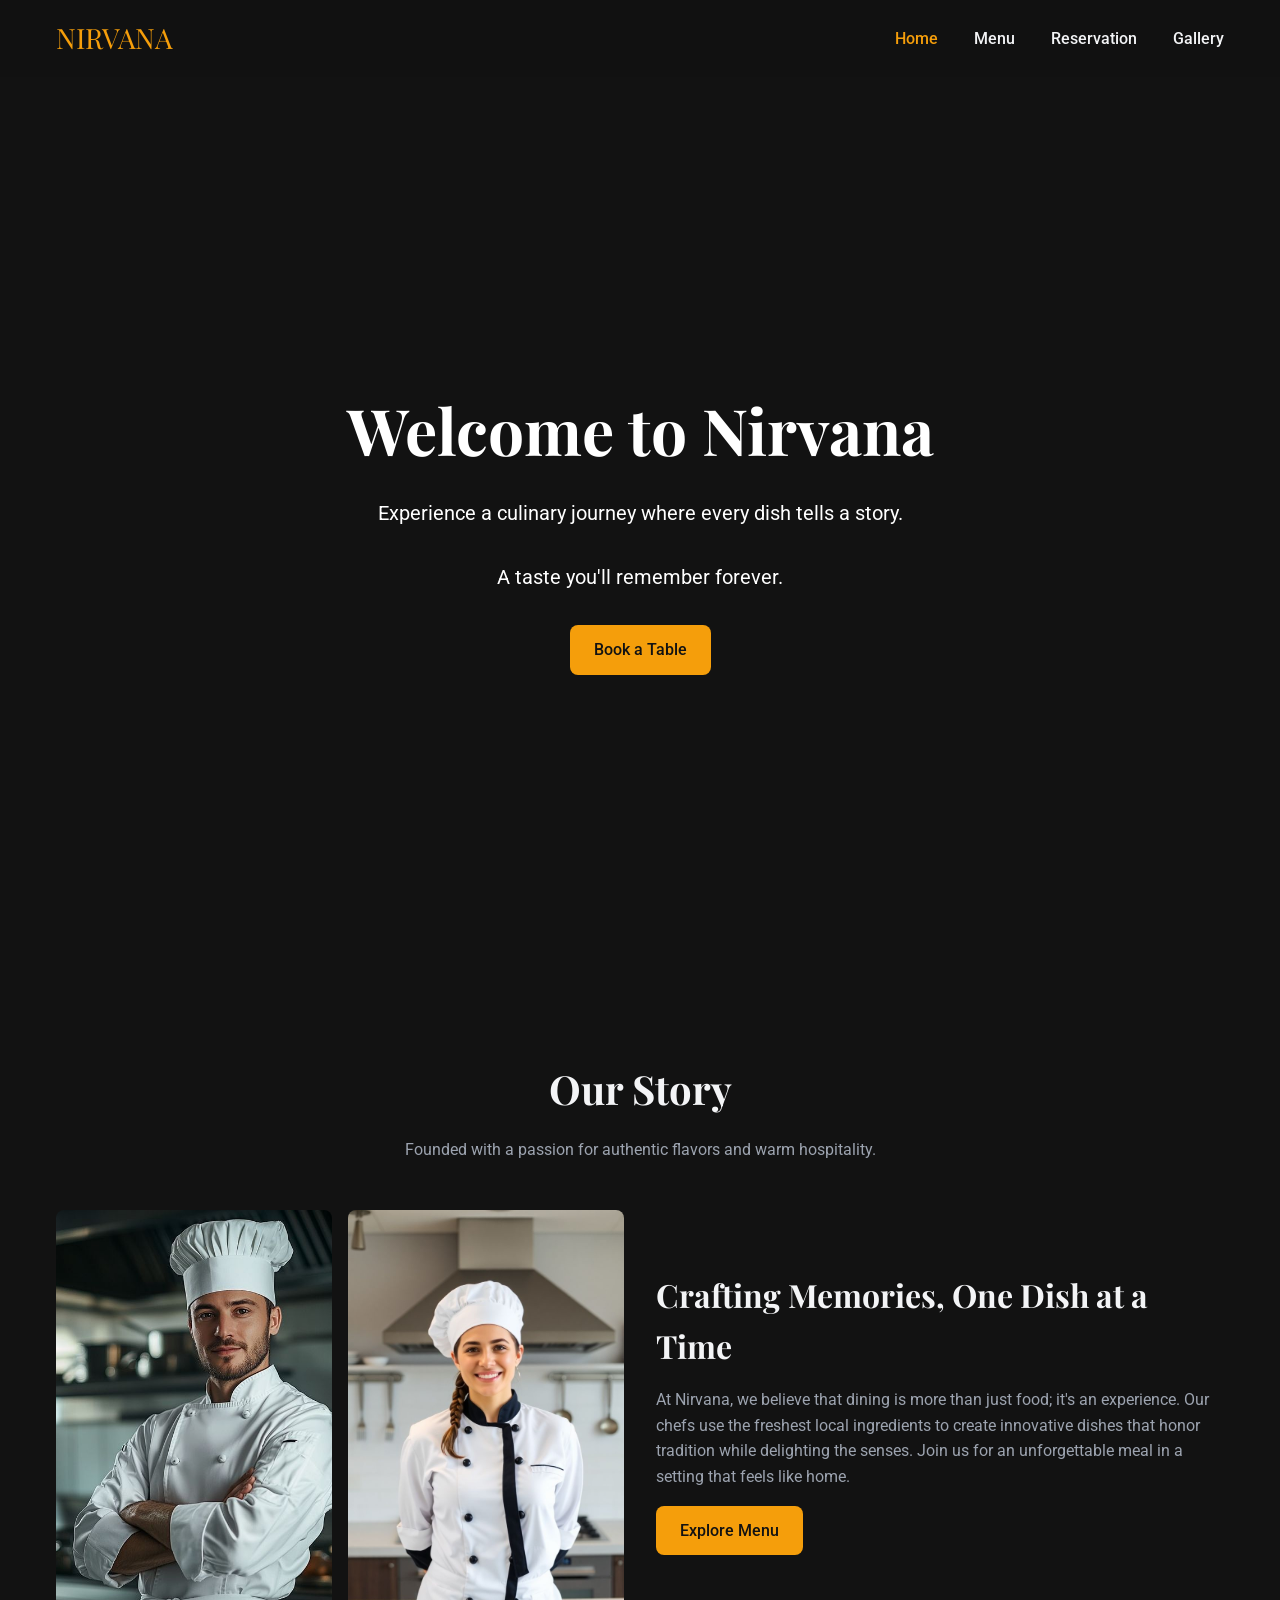
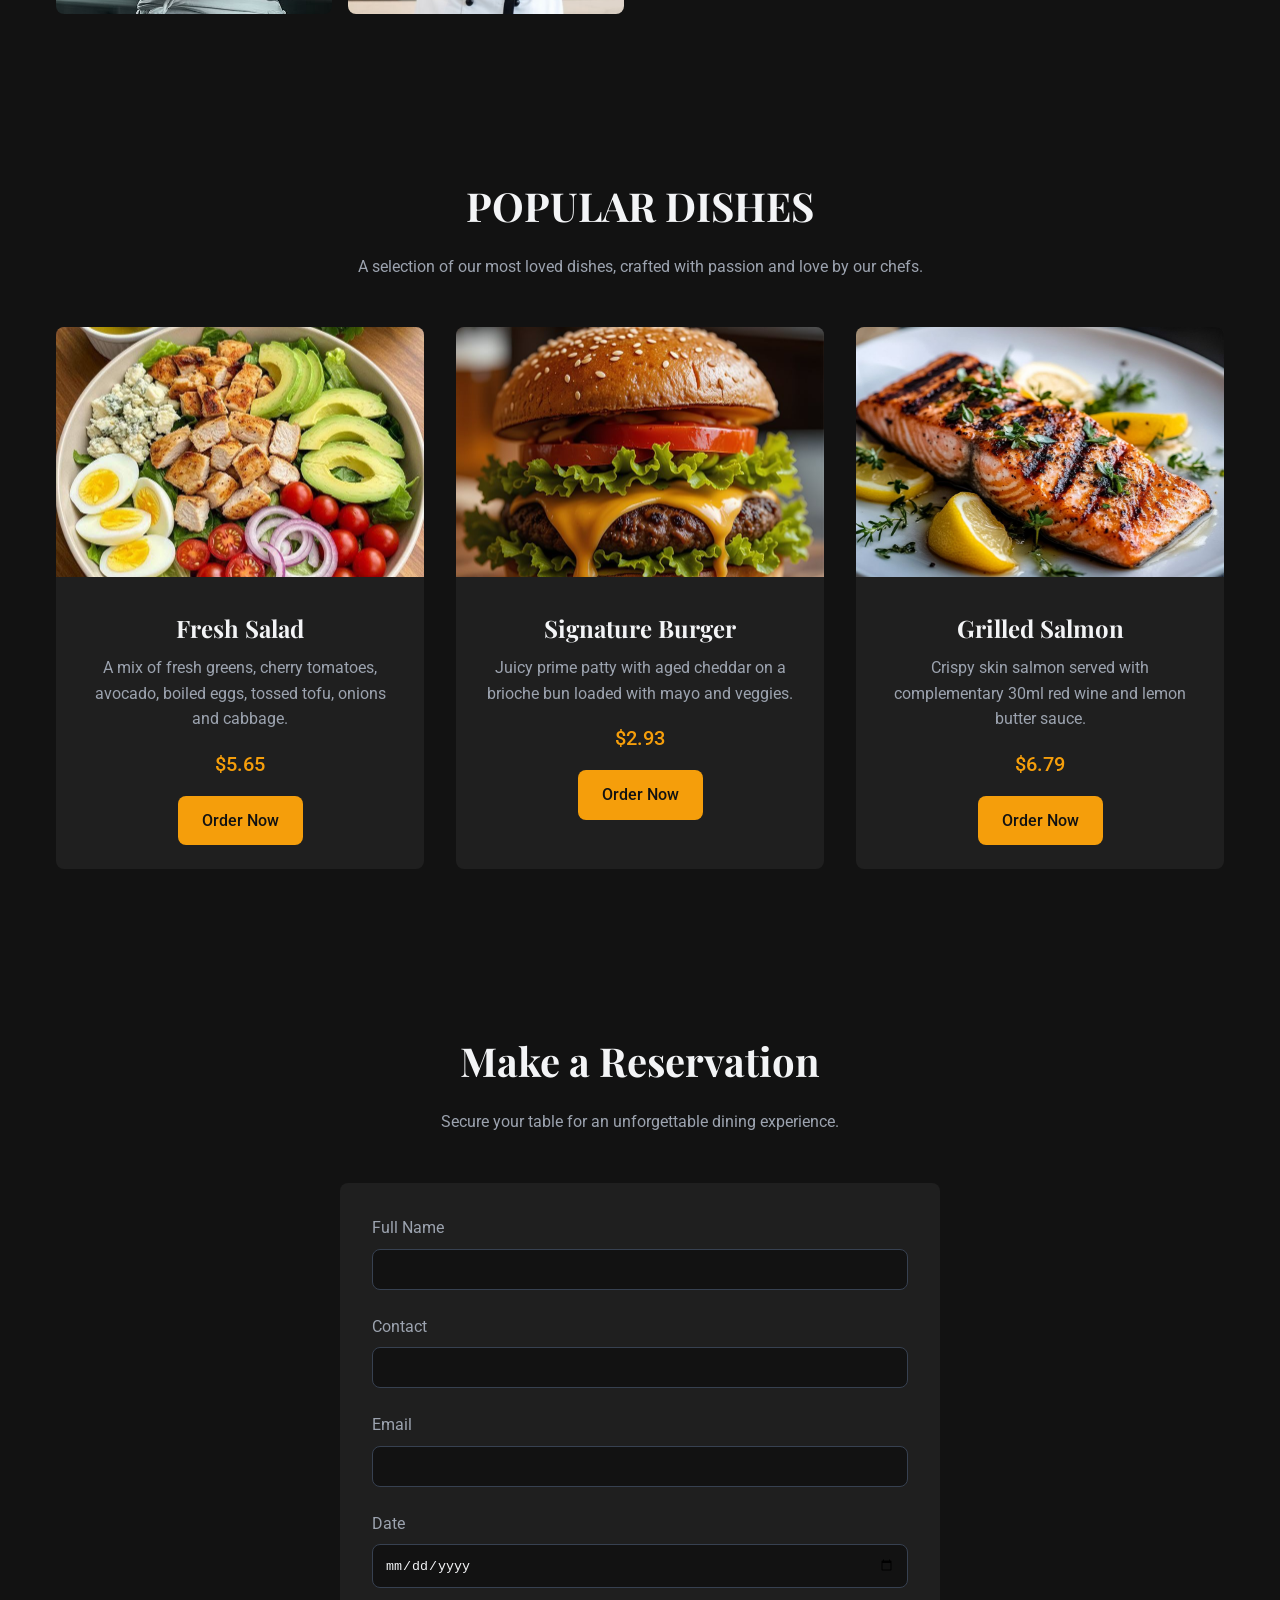
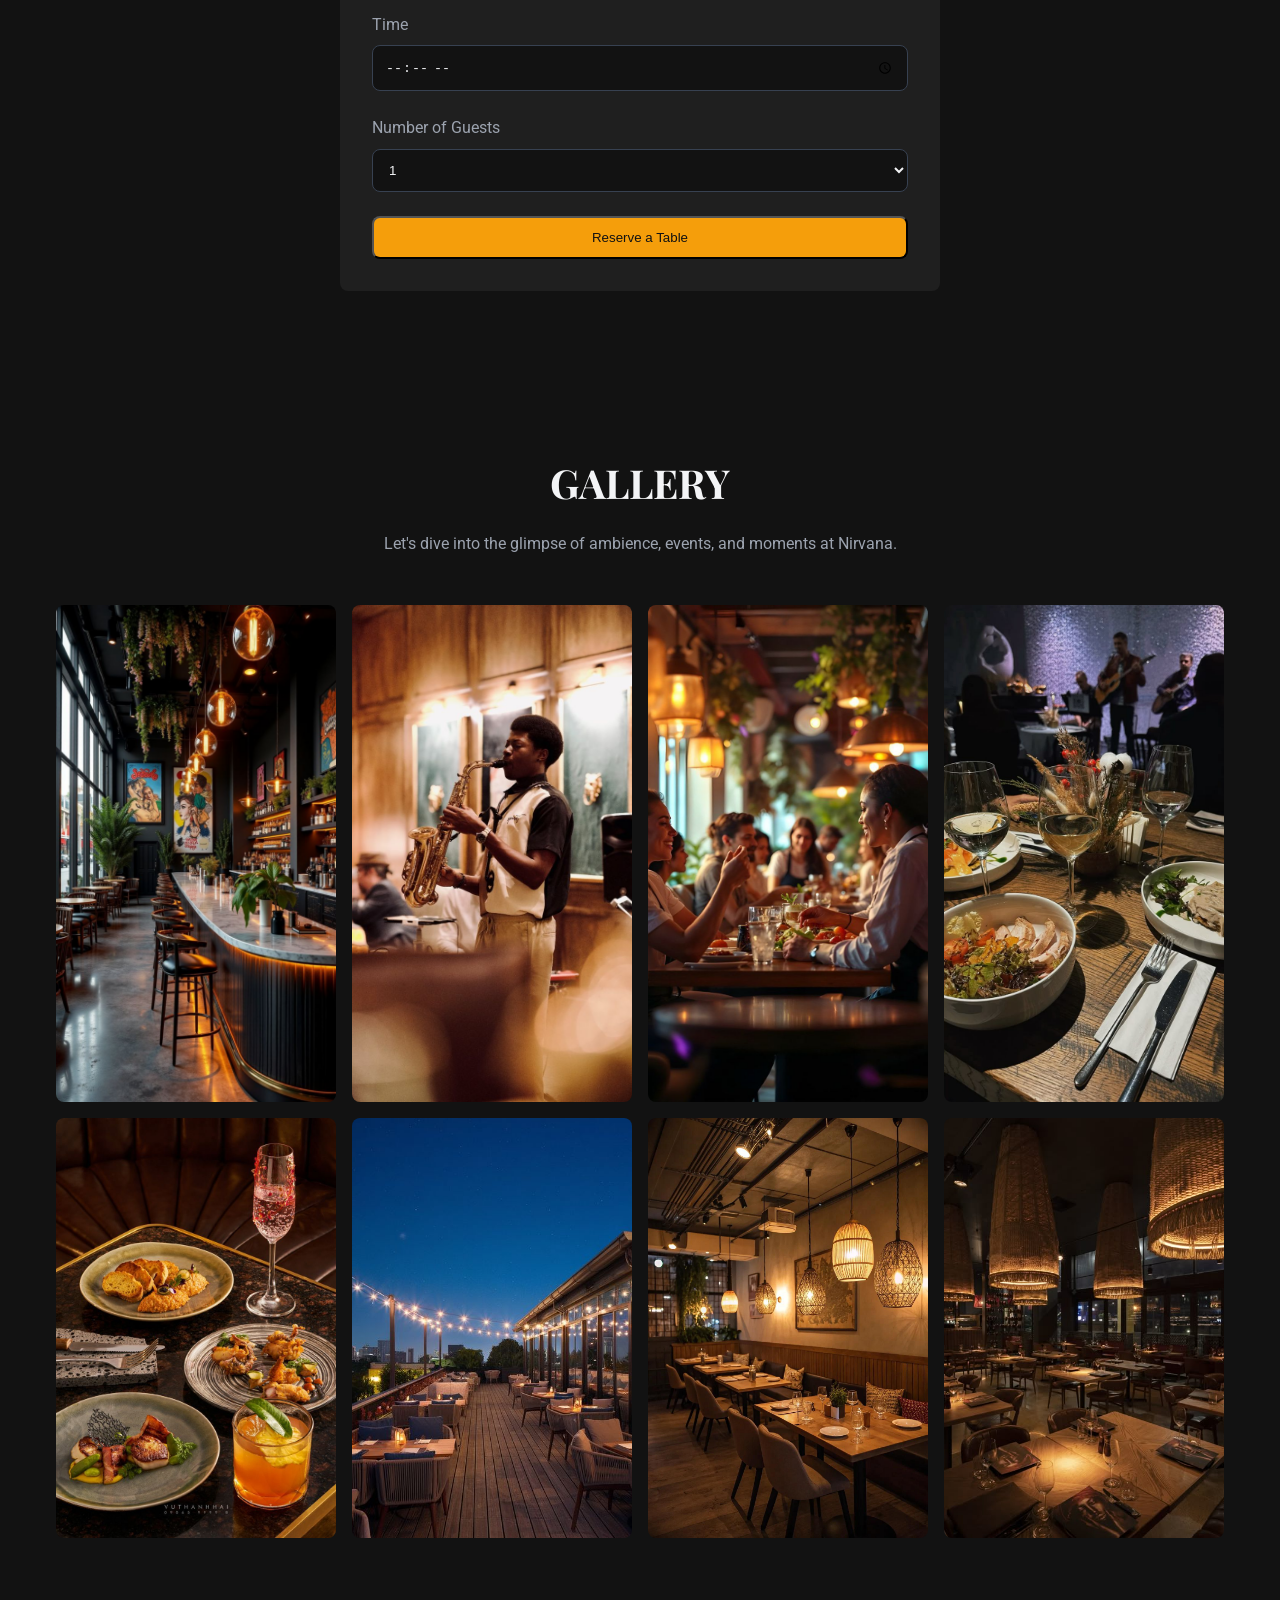
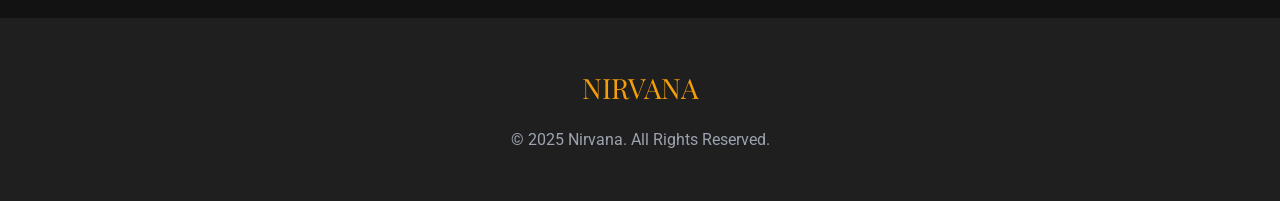
==== home.html @ 8ee4d1bf "first task" ====
<!DOCTYPE html>
<html>
<head>
    <meta charset="UTF-8">
    <meta name="viewport" content="width=device-width, initial-scale=1.0">
    <title>Nirvana Restro</title>
    <link rel="preconnect" href="https://fonts.googleapis.com">
    <link rel="preconnect" href="https://fonts.gstatic.com" crossorigin>
    <link href="https://fonts.googleapis.com/css2?family=Playfair+Display:wght@700&family=Roboto:wght@400;500&display=swap" rel="stylesheet">
    <link rel="stylesheet" href="styles/general.css">
    <link rel="stylesheet" href="styles/header.css">
    <link rel="stylesheet" href="styles/home.css">
    <link rel="stylesheet" href="styles/menu.css">
    <link rel="stylesheet" href="styles/reservation.css">
    <link rel="stylesheet" href="styles/responsive.css">
    <link rel="stylesheet" href="styles/gallery.css">
</head>

<body>

<header class="header">
<input type="checkbox" id="mobile-menu-toggle" style="display:none;">
<div class="container navbar">
<a href="#home" class="logo">NIRVANA</a>
<nav>
<label for="mobile-menu-toggle" class="mobile-menu-button">
<svg xmlns="http://www.w3.org/2000/svg" class="h-6 w-6" style="height: 1.5rem; width: 1.5rem;" fill="none" viewBox="0 0 24 24" stroke="currentColor">
<path stroke-linecap="round" stroke-linejoin="round" stroke-width="2" d="M4 6h16M4 12h16m-7 6h7" />
</svg>
</label>
<ul class="nav-links">
<li><a href="#home" class="active">Home</a></li>
<li><a href="#menu">Menu</a></li>
<li><a href="#reservation">Reservation</a></li>
<li><a href="#gallery">Gallery</a></li>
</ul>
</nav>
</div>

<ul id="mobile-nav-menu" class="mobile-nav">
<li><a href="#home" class="active">Home</a></li>
<li><a href="#menu">Menu</a></li>
<li><a href="#reservation">Reservation</a></li>
<li><a href="#gallery">Gallery</a></li>
</ul> 

</header>
<main>
<section id="home">
<div class="hero-content">
<h1>Welcome to Nirvana</h1>
<p>Experience a culinary journey where every dish tells a story.</p>
<p>A taste you'll remember forever.</p>
<a href="#reservation" class="button">Book a Table</a>
</div>
</section>
<section id="about" class="container">
<h2 class="section-title">Our Story</h2>
<p class="section-subtitle">Founded with a passion for authentic flavors and warm hospitality.</p>
<div class="about-grid">
<div class="about-images">
<img src="images/chef1.jpg" alt="Chef1:MALE">
<img src="images/chef2.jpg" alt="Chef2:FEMALE">
</div>
<div>
<h3 style="font-family: var(--font-heading); font-size: 2rem; margin-bottom: 1rem;">Crafting Memories, One Dish at a Time</h3>
<p style="color: var(--text-muted); margin-bottom: 1rem;">At Nirvana, we believe that dining is more than just food; it's an experience. Our chefs use the freshest local ingredients to create innovative dishes that honor tradition while delighting the senses. Join us for an unforgettable meal in a setting that feels like home.</p>
<a href="#menu" class="button">Explore Menu</a>
</div>
</div>
</section>
<section id="menu" class="container">
<h2 class="section-title">POPULAR DISHES</h2>
<p class="section-subtitle">A selection of our most loved dishes, crafted with passion and love by our chefs.</p>
<div class="menu-grid">
<div class="menu-card">
<img src="images/salad.jpg" alt="Salad">
<div class="menu-card-content">
<h3>Fresh Salad</h3>
<p>A mix of fresh greens, cherry tomatoes, avocado, boiled eggs, tossed tofu, onions and cabbage.</p>
<div class="price">$5.65</div>
<a href="#" class="button">Order Now</a>
</div>
</div>
<div class="menu-card">
<img src="images/hamburger.jpg" alt="Burger">
<div class="menu-card-content">
<h3>Signature Burger</h3>
<p>Juicy prime patty with aged cheddar on a brioche bun loaded with mayo and veggies.</p>
<div class="price">$2.93</div>
<a href="#" class="button">Order Now</a>
</div>
</div>
<div class="menu-card">
<img src="images/salmon.jpg" alt="Salmon">
<div class="menu-card-content">
<h3>Grilled Salmon</h3>
<p>Crispy skin salmon served with complementary 30ml red wine and lemon butter sauce.</p>
<div class="price">$6.79</div>
<a href="#" class="button">Order Now</a>
</div>
</div>
</div>
</section>

<section id="reservation" class="container">
<h2 class="section-title">Make a Reservation</h2>
<p class="section-subtitle">Secure your table for an unforgettable dining experience.</p>
<form class="reservation-form">
<div class="form-group">
<label for="name">Full Name</label>
<input type="text" id="name" name="name" required>
</div>
<div class="form-group">
<label for="name">Contact</label>
<input type="number" id="number" name="number" required>
</div>
<div class="form-group">
<label for="email">Email</label>
<input type="email" id="email" name="email" required>
</div>
<div class="form-group">
<label for="date">Date</label>
<input type="date" id="date" name="date" required>
</div>
<div class="form-group">
<label for="time">Time</label>
<input type="time" id="time" name="time" required>
</div>
<div class="form-group">
<label for="guests">Number of Guests</label>
<select id="guests" name="guests">
<option>1</option>
<option>2</option>
<option>3</option>
<option>4</option>
<option>More than 4</option>
</select>
</div>
<button type="submit" class="button" style="width:100%;"> Reserve a Table</button>
</form>

</section>
<section id="gallery" class="container">
<h2 class="section-title">GALLERY</h2>
<p class="section-subtitle">Let's dive into the glimpse of ambience, events, and moments at Nirvana.</p>
<div class="gallery-grid">
<img src="images/image1.png" alt="bar section">
<img src="images/image2.jpg" alt="concert">
<img src="images/image3.jpg" alt="family gathering">
<img src="images/image4.jpg" alt="platter">
<img src="images/image5.jpg" alt="cuisine">
<img src="images/image6.jpg" alt="rooftop">
<img src="images/image7.jpg" alt="interior">
<img src="images/image8.jpg" alt="lightning">
</div>
</section>
</main>

<footer class="footer">
<div class="container">
<a href="#home" class="logo" style="display: block; margin-bottom: 1rem">NIRVANA</a>
<p>&copy; 2025 Nirvana. All Rights Reserved.</p>
</div>
</footer>

</body>
</html>
---- styles/general.css ----
*, *::before, *::after {
  box-sizing: border-box;
  margin: 0;
  padding: 0;
}

:root {
  --bg-dark: #121212;
  --bg-card: #1f1f1f;
  --primary-orange: #f59e0b;
  --text-light: #f3f4f6;
  --text-muted: #9ca3af;
  --font-heading: 'Playfair Display', serif;
  --font-body: 'Roboto', sans-serif;
}

html {
  scroll-behavior: smooth;
}

body {
  background-color: var(--bg-dark);
  color: var(--text-light);
  font-family: var(--font-body);
  line-height: 1.6;
}

.container {
  max-width: 1200px;
  margin-left: auto;
  margin-right: auto;
  padding-left: 1rem;
  padding-right: 1rem;
}

section {
  padding: 5rem 0;
}

.section-title {
  font-family: var(--font-heading);
  font-size: 2.5rem;
  color: var(--text-light);
  text-align: center;
  margin-bottom: 1rem;
}

.section-subtitle {
  text-align: center;
  color: var(--text-muted);
  max-width: 600px;
  margin: 0 auto 3rem auto;
}

.button {
  display: inline-block;
  background-color: var(--primary-orange);
  color: var(--bg-dark);
  padding: 0.75rem 1.5rem;
  border-radius: 8px;
  text-decoration: none;
  font-weight: 500;
  transition: background-color 0.3s ease;
}

.button:hover {
  background-color: #fbbf24;
}

.footer {
  background-color: var(--bg-card);
  padding: 3rem 0;
  text-align: center;
}

.footer p {
  color: var(--text-muted);
}

.social-links a {
  color: var(--text-muted);
  margin: 0 0.75rem;
  font-size: 1.5rem;
  text-decoration: none;
  transition: color 0.3s ease;
}

.social-links a:hover {
  color: var(--primary-orange);
}
---- styles/header.css ----
.header {
  background-color: rgba(18, 18, 18, 0.8);
  backdrop-filter: blur(10px);
  padding: 1rem 0;
  position: sticky;
  top: 0;
  width: 100%;
  z-index: 50;
}

.navbar {
  display: flex;
  justify-content: space-between;
  align-items: center;
}

.logo {
  font-family: var(--font-heading);
  font-size: 1.75rem;
  color: var(--primary-orange);
  text-decoration: none;
}

.nav-links {
  display: none; 
  list-style: none;
}

.nav-links li {
  display: inline-block;
  margin-left: 2rem;
}

.nav-links a {
  color: var(--text-light);
  text-decoration: none;
  font-weight: 500;
  transition: color 0.3s ease;
}

.nav-links a:hover,
.nav-links a.active {
  color: var(--primary-orange);
}

.mobile-menu-button {
  display: block; 
  background: none;
  border: none;
  color: var(--text-light);
  cursor: pointer;
}

.mobile-nav {
  display: none;
  list-style: none;
  background-color: var(--bg-card);
  padding: 1rem;
  text-align: center;
}

.mobile-nav li {
  margin-bottom: 1rem;
}

.mobile-nav a {
  color: var(--text-light);
  text-decoration: none;
  font-size: 1.1rem;
  display: block;
}

.mobile-nav a:hover,
.mobile-nav a.active {
  color: var(--primary-orange);
}
#mobile-menu-toggle:checked ~ #mobile-nav-menu {
  display: block;
}
---- styles/home.css ----
#home {
  background-image: linear-gradient(rgba(18, 18, 18, 0.7), rgba(18, 18, 18, 0.7)), url('https://images.unsplash.com/photo-1555396273-367ea4eb4db5?q=80&w=1974&auto=format&fit=crop');
  background-size: cover;
  background-position: center;
  height: 100vh;
  display: flex;
  align-items: center;
  justify-content: center;
  text-align: center;
  color: white;
  padding: 0 1rem;
}

.hero-content h1 {
  font-family: var(--font-heading);
  font-size: 4rem;
  margin-bottom: 1rem;
}
.hero-content p {
  font-size: 1.25rem;
  margin-bottom: 2rem;
  max-width: 600px;
}
.about-grid {
  display: grid;
  grid-template-columns: 1fr;
  gap: 2rem;
  align-items: center;
}

.about-images {
  display: grid;
  grid-template-columns: 1fr 1fr;
  gap: 1rem;
}

.about-images img {
  width: 100%;
  height: 100%;
  object-fit: cover;
  border-radius: 8px;
}
---- styles/menu.css ----
.menu-grid {
  display: grid;
  grid-template-columns: 1fr;
  gap: 2rem;
}

.menu-card {
  background-color: var(--bg-card);
  border-radius: 8px;
  overflow: hidden;
  text-align: center;
}

.menu-card img {
  width: 100%;
  height: 250px;
  object-fit: cover;
}

.menu-card-content {
  padding: 1.5rem;
}

.menu-card h3 {
  font-family: var(--font-heading);
  font-size: 1.5rem;
  margin-bottom: 0.5rem;
}

.menu-card p {
  color: var(--text-muted);
  margin-bottom: 1rem;
}

.price {
  font-size: 1.25rem;
  font-weight: 500;
  color: var(--primary-orange);
  margin-bottom: 1rem;
}
---- styles/reservation.css ----
.reservation-form {
  max-width: 600px;
  margin: 0 auto;
  background-color: var(--bg-card);
  padding: 2rem;
  border-radius: 8px;
}

.form-group {
  margin-bottom: 1.5rem;
}

.form-group label {
  display: block;
  margin-bottom: 0.5rem;
  color: var(--text-muted);
}

.form-group input,
.form-group select {
  width: 100%;
  padding: 0.75rem;
  background-color: var(--bg-dark);
  border: 1px solid #374151;
  color: var(--text-light);
  border-radius: 8px;
}
---- styles/responsive.css ----
@media (min-width: 768px) {
  .mobile-menu-button {
      display: none;
  }
  .nav-links {
      display: block;
  }
  .about-grid {
      grid-template-columns: repeat(2, 1fr);
  }
  .menu-grid {
      grid-template-columns: repeat(3, 1fr);
  }
  .gallery-grid{
      grid-template-columns: repeat(4, 1fr);
  }
}

@media (max-width: 767px) {
  .hero-content h1 {
      font-size: 2.5rem;
  }
}
---- styles/gallery.css ----
.gallery-grid {
  display: grid;
  grid-template-columns: repeat(4, 1fr);
  gap: 1rem;
}
.gallery-grid img {
  width: 100%;
  height: 100%;
  object-fit: cover;
  border-radius: 8px;
}
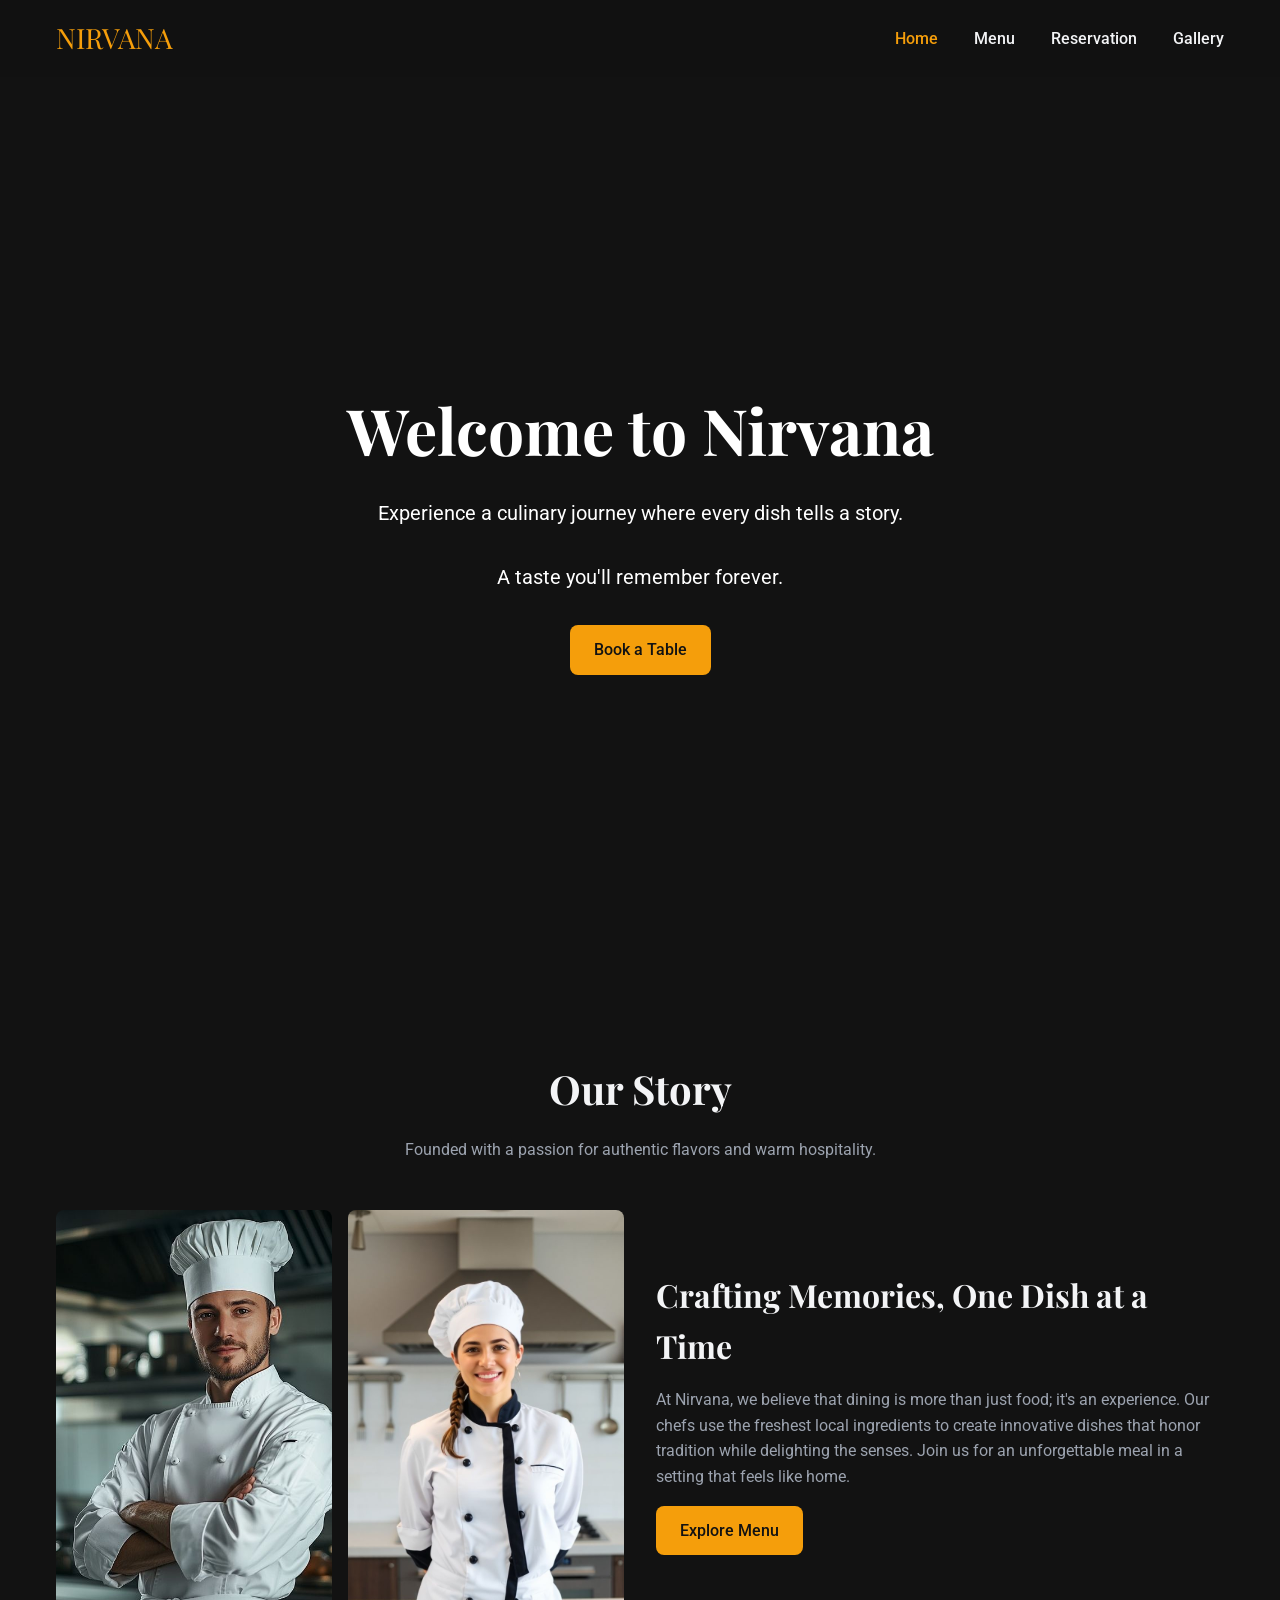
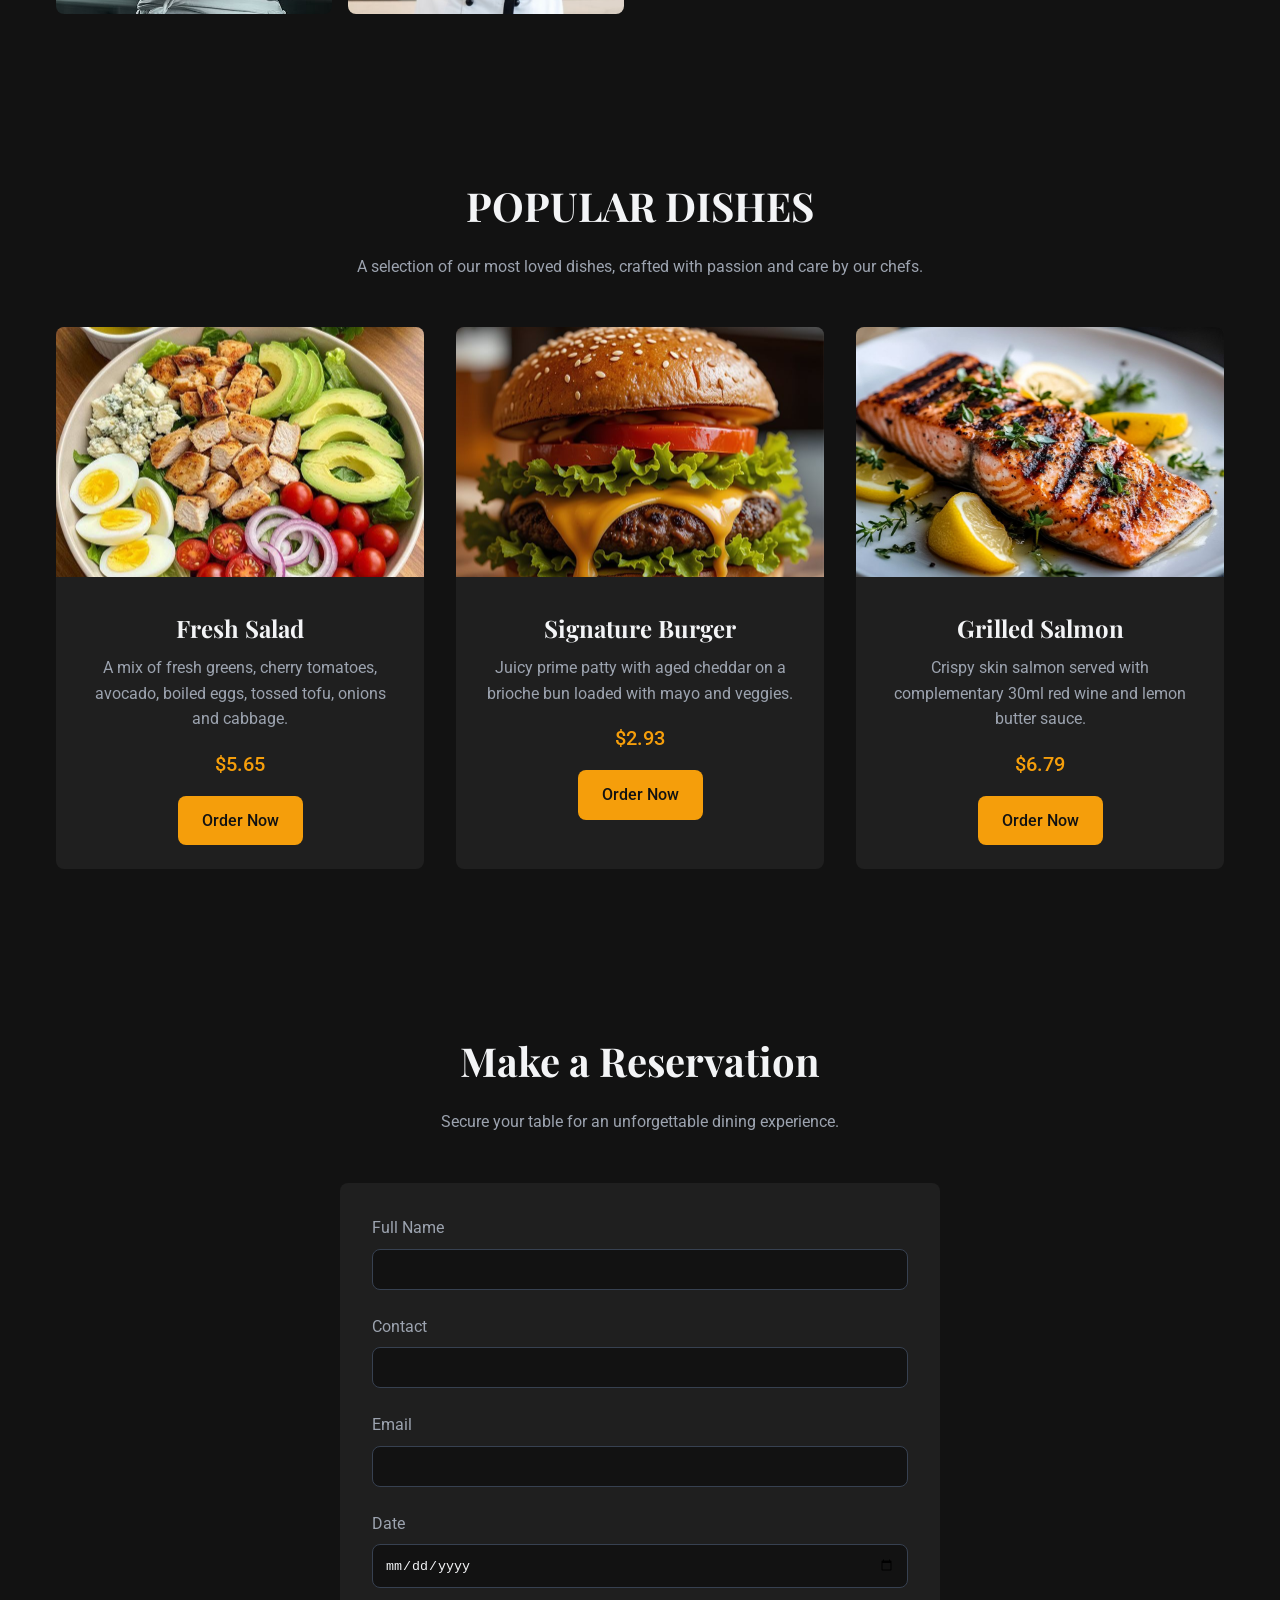
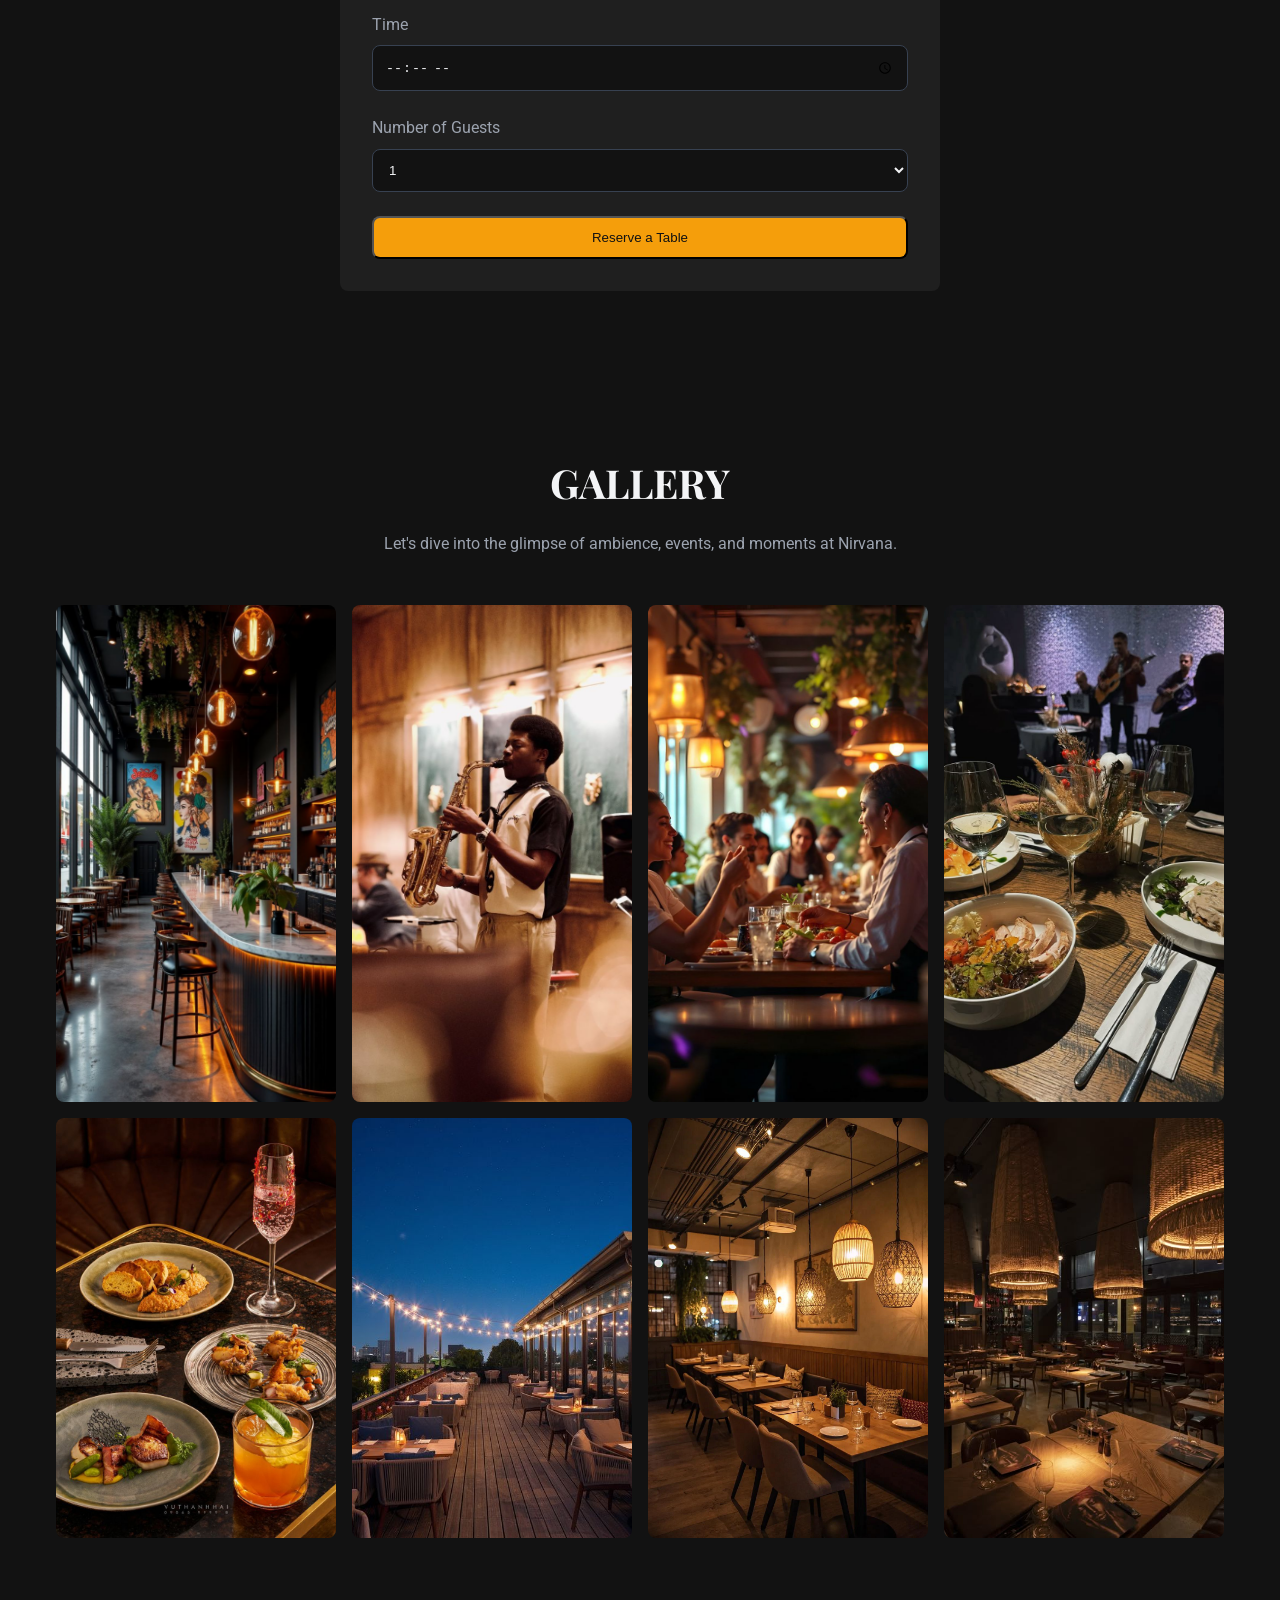
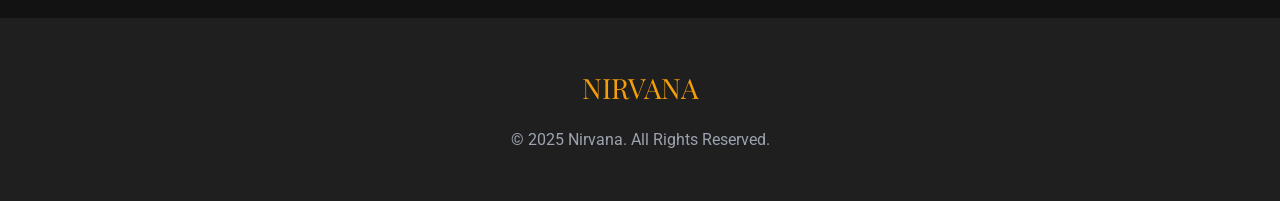
==== commit f5cbc6ec: "first task" ====
--- a/home.html
+++ b/home.html
@@ -71,7 +71,7 @@
 </section>
 <section id="menu" class="container">
 <h2 class="section-title">POPULAR DISHES</h2>
-<p class="section-subtitle">A selection of our most loved dishes, crafted with passion and love by our chefs.</p>
+<p class="section-subtitle">A selection of our most loved dishes, crafted with passion and care by our chefs.</p>
 <div class="menu-grid">
 <div class="menu-card">
 <img src="images/salad.jpg" alt="Salad">
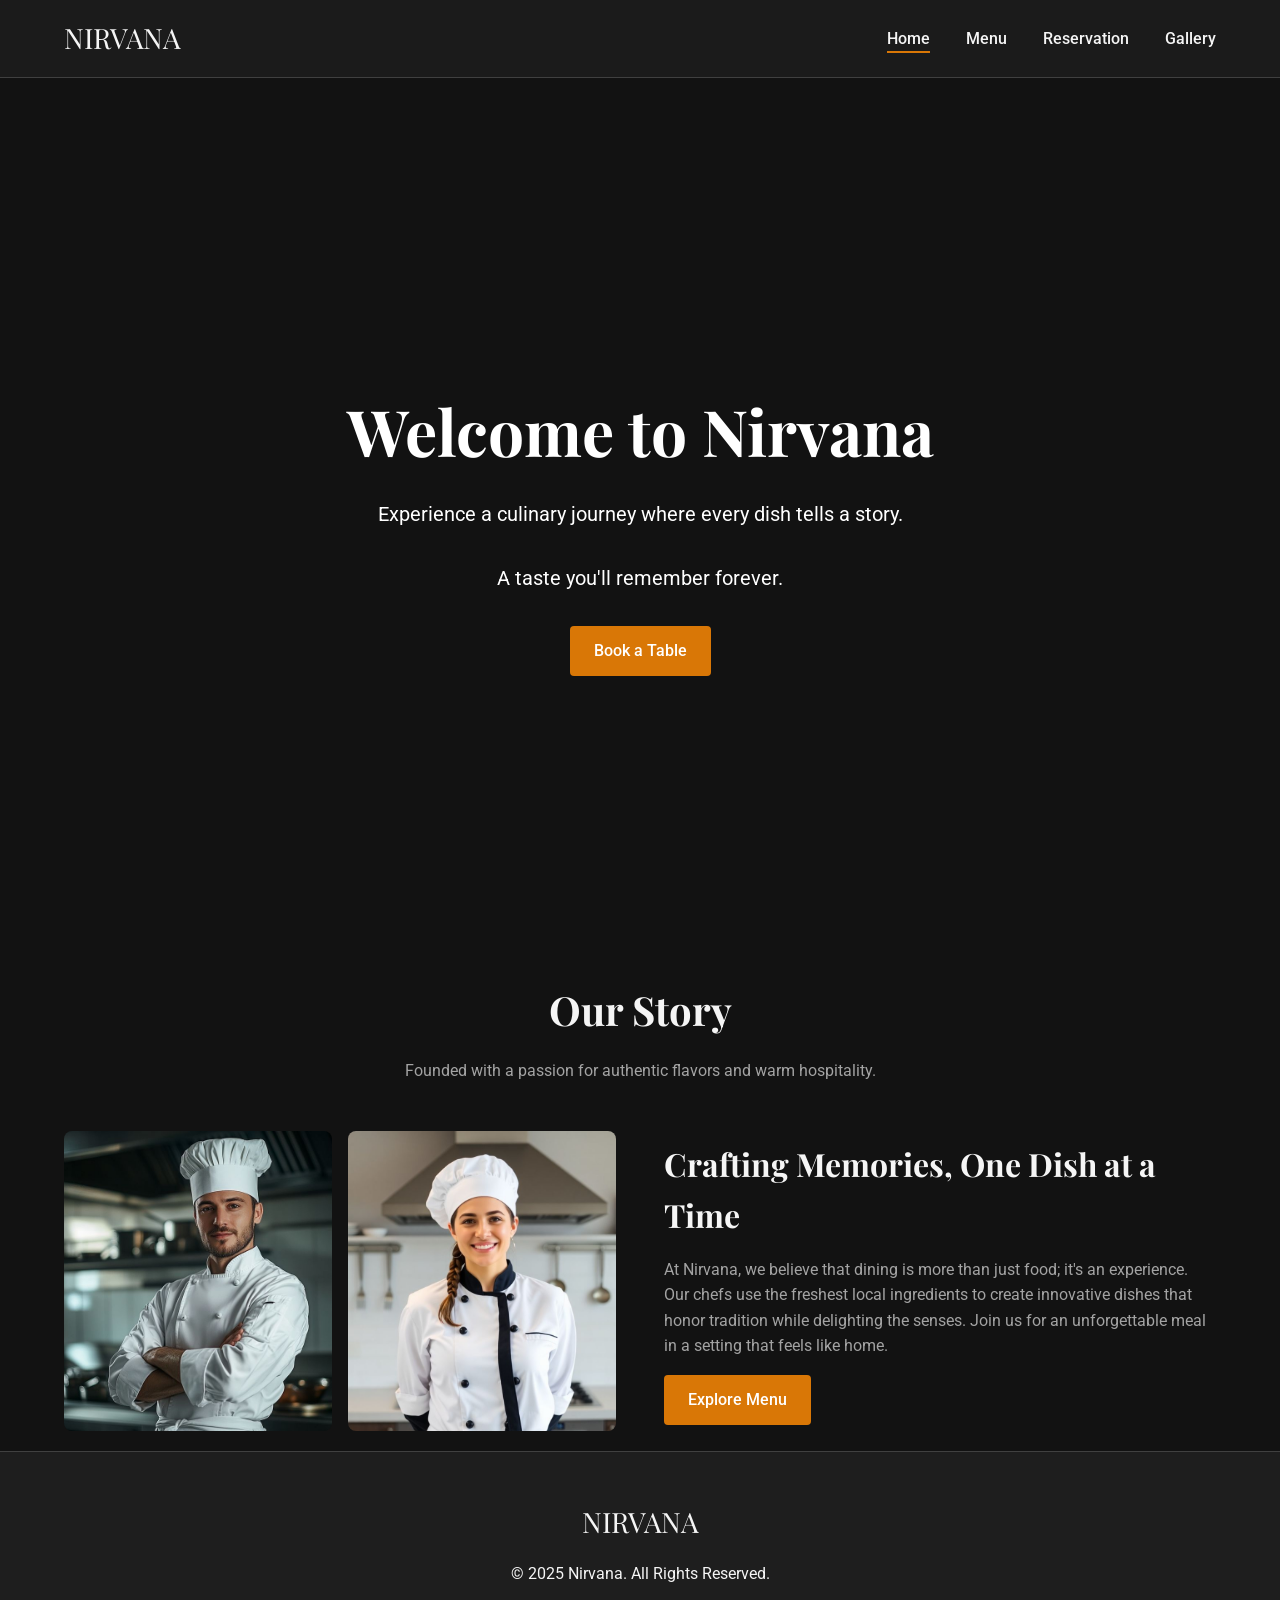
==== commit da7c52c1: "first task" ====
--- a/home.html
+++ b/home.html
@@ -3,17 +3,17 @@
 <head>
     <meta charset="UTF-8">
     <meta name="viewport" content="width=device-width, initial-scale=1.0">
-    <title>Nirvana Restro</title>
+    <title>Nirvana Restro - Home</title>
     <link rel="preconnect" href="https://fonts.googleapis.com">
     <link rel="preconnect" href="https://fonts.gstatic.com" crossorigin>
     <link href="https://fonts.googleapis.com/css2?family=Playfair+Display:wght@700&family=Roboto:wght@400;500&display=swap" rel="stylesheet">
-    <link rel="stylesheet" href="styles/general.css">
-    <link rel="stylesheet" href="styles/header.css">
-    <link rel="stylesheet" href="styles/home.css">
-    <link rel="stylesheet" href="styles/menu.css">
-    <link rel="stylesheet" href="styles/reservation.css">
-    <link rel="stylesheet" href="styles/responsive.css">
-    <link rel="stylesheet" href="styles/gallery.css">
+    <link rel="stylesheet" href="css/general.css">
+    <link rel="stylesheet" href="css/header.css">
+    <link rel="stylesheet" href="css/home.css">
+    <link rel="stylesheet" href="css/menu.css">
+    <link rel="stylesheet" href="css/reservation.css">
+    <link rel="stylesheet" href="css/responsive.css">
+    <link rel="stylesheet" href="css/gallery.css">
 </head>
 
 <body>
@@ -21,7 +21,7 @@
 <header class="header">
 <input type="checkbox" id="mobile-menu-toggle" style="display:none;">
 <div class="container navbar">
-<a href="#home" class="logo">NIRVANA</a>
+<a href="home.html" class="logo">NIRVANA</a>
 <nav>
 <label for="mobile-menu-toggle" class="mobile-menu-button">
 <svg xmlns="http://www.w3.org/2000/svg" class="h-6 w-6" style="height: 1.5rem; width: 1.5rem;" fill="none" viewBox="0 0 24 24" stroke="currentColor">
@@ -29,19 +29,19 @@
 </svg>
 </label>
 <ul class="nav-links">
-<li><a href="#home" class="active">Home</a></li>
-<li><a href="#menu">Menu</a></li>
-<li><a href="#reservation">Reservation</a></li>
-<li><a href="#gallery">Gallery</a></li>
+<li><a href="home.html" class="active">Home</a></li>
+<li><a href="menu.html">Menu</a></li>
+<li><a href="reservation.html">Reservation</a></li>
+<li><a href="gallery.html">Gallery</a></li>
 </ul>
 </nav>
 </div>
 
 <ul id="mobile-nav-menu" class="mobile-nav">
-<li><a href="#home" class="active">Home</a></li>
-<li><a href="#menu">Menu</a></li>
-<li><a href="#reservation">Reservation</a></li>
-<li><a href="#gallery">Gallery</a></li>
+<li><a href="home.html" class="active">Home</a></li>
+<li><a href="menu.html">Menu</a></li>
+<li><a href="reservation.html">Reservation</a></li>
+<li><a href="gallery.html">Gallery</a></li>
 </ul> 
 
 </header>
@@ -51,7 +51,7 @@
 <h1>Welcome to Nirvana</h1>
 <p>Experience a culinary journey where every dish tells a story.</p>
 <p>A taste you'll remember forever.</p>
-<a href="#reservation" class="button">Book a Table</a>
+<a href="reservation.html" class="button">Book a Table</a>
 </div>
 </section>
 <section id="about" class="container">
@@ -65,101 +65,14 @@
 <div>
 <h3 style="font-family: var(--font-heading); font-size: 2rem; margin-bottom: 1rem;">Crafting Memories, One Dish at a Time</h3>
 <p style="color: var(--text-muted); margin-bottom: 1rem;">At Nirvana, we believe that dining is more than just food; it's an experience. Our chefs use the freshest local ingredients to create innovative dishes that honor tradition while delighting the senses. Join us for an unforgettable meal in a setting that feels like home.</p>
-<a href="#menu" class="button">Explore Menu</a>
+<a href="menu.html" class="button">Explore Menu</a>
 </div>
 </div>
 </section>
-<section id="menu" class="container">
-<h2 class="section-title">POPULAR DISHES</h2>
-<p class="section-subtitle">A selection of our most loved dishes, crafted with passion and care by our chefs.</p>
-<div class="menu-grid">
-<div class="menu-card">
-<img src="images/salad.jpg" alt="Salad">
-<div class="menu-card-content">
-<h3>Fresh Salad</h3>
-<p>A mix of fresh greens, cherry tomatoes, avocado, boiled eggs, tossed tofu, onions and cabbage.</p>
-<div class="price">$5.65</div>
-<a href="#" class="button">Order Now</a>
-</div>
-</div>
-<div class="menu-card">
-<img src="images/hamburger.jpg" alt="Burger">
-<div class="menu-card-content">
-<h3>Signature Burger</h3>
-<p>Juicy prime patty with aged cheddar on a brioche bun loaded with mayo and veggies.</p>
-<div class="price">$2.93</div>
-<a href="#" class="button">Order Now</a>
-</div>
-</div>
-<div class="menu-card">
-<img src="images/salmon.jpg" alt="Salmon">
-<div class="menu-card-content">
-<h3>Grilled Salmon</h3>
-<p>Crispy skin salmon served with complementary 30ml red wine and lemon butter sauce.</p>
-<div class="price">$6.79</div>
-<a href="#" class="button">Order Now</a>
-</div>
-</div>
-</div>
-</section>
-
-<section id="reservation" class="container">
-<h2 class="section-title">Make a Reservation</h2>
-<p class="section-subtitle">Secure your table for an unforgettable dining experience.</p>
-<form class="reservation-form">
-<div class="form-group">
-<label for="name">Full Name</label>
-<input type="text" id="name" name="name" required>
-</div>
-<div class="form-group">
-<label for="name">Contact</label>
-<input type="number" id="number" name="number" required>
-</div>
-<div class="form-group">
-<label for="email">Email</label>
-<input type="email" id="email" name="email" required>
-</div>
-<div class="form-group">
-<label for="date">Date</label>
-<input type="date" id="date" name="date" required>
-</div>
-<div class="form-group">
-<label for="time">Time</label>
-<input type="time" id="time" name="time" required>
-</div>
-<div class="form-group">
-<label for="guests">Number of Guests</label>
-<select id="guests" name="guests">
-<option>1</option>
-<option>2</option>
-<option>3</option>
-<option>4</option>
-<option>More than 4</option>
-</select>
-</div>
-<button type="submit" class="button" style="width:100%;"> Reserve a Table</button>
-</form>
-
-</section>
-<section id="gallery" class="container">
-<h2 class="section-title">GALLERY</h2>
-<p class="section-subtitle">Let's dive into the glimpse of ambience, events, and moments at Nirvana.</p>
-<div class="gallery-grid">
-<img src="images/image1.png" alt="bar section">
-<img src="images/image2.jpg" alt="concert">
-<img src="images/image3.jpg" alt="family gathering">
-<img src="images/image4.jpg" alt="platter">
-<img src="images/image5.jpg" alt="cuisine">
-<img src="images/image6.jpg" alt="rooftop">
-<img src="images/image7.jpg" alt="interior">
-<img src="images/image8.jpg" alt="lightning">
-</div>
-</section>
 </main>
-
 <footer class="footer">
 <div class="container">
-<a href="#home" class="logo" style="display: block; margin-bottom: 1rem">NIRVANA</a>
+<a href="home.html" class="logo" style="display: block; margin-bottom: 1rem">NIRVANA</a>
 <p>&copy; 2025 Nirvana. All Rights Reserved.</p>
 </div>
 </footer>
--- a/css/general.css
+++ b/css/general.css
@@ -0,0 +1,93 @@
+
+:root {
+  --primary-color: #D97706;
+  --primary-hover: #B45309; 
+  --background-dark: #121212;
+  --background-light: #1E1E1E;
+  --text-primary: #F5F5F5; 
+  --text-muted: #A3A3A3;  
+  --border-color: #404040;  
+  --font-heading: 'Playfair Display', serif;
+  --font-body: 'Roboto', sans-serif;
+}
+
+*, *::before, *::after {
+  box-sizing: border-box;
+  margin: 0;
+  padding: 0;
+}
+
+html {
+  scroll-behavior: smooth;
+}
+
+body {
+  font-family: var(--font-body);
+  background-color: var(--background-dark);
+  color: var(--text-primary);
+  line-height: 1.6;
+  overflow-x: hidden;
+}
+
+.container {
+  max-width: 1200px;
+  margin: 0 auto;
+  padding: 0 1.5rem;
+}
+
+section {
+  padding: 6rem 0;
+}
+
+.section-title {
+  font-family: var(--font-heading);
+  font-size: 2.5rem;
+  text-align: center;
+  margin-bottom: 1rem;
+  color: var(--text-primary);
+}
+
+.section-subtitle {
+  text-align: center;
+  max-width: 600px;
+  margin: 0 auto 3rem auto;
+  color: var(--text-muted);
+}
+
+img {
+  max-width: 100%;
+  height: auto;
+  display: block;
+}
+
+ul {
+  list-style: none;
+}
+
+a {
+  text-decoration: none;
+  color: inherit;
+}
+
+.button {
+  display: inline-block;
+  background-color: var(--primary-color);
+  color: white;
+  padding: 0.75rem 1.5rem;
+  border-radius: 4px;
+  font-weight: 500;
+  transition: background-color 0.3s ease, transform 0.3s ease;
+}
+
+.button:hover {
+  background-color: var(--primary-hover);
+  transform: translateY(-2px);
+}
+
+.footer {
+  margin-top: 20px;
+  background-color: var(--background-light);
+  padding: 3rem 0;
+  text-align: center;
+  border-top: 1px solid var(--border-color);
+}
--- a/css/header.css
+++ b/css/header.css
@@ -0,0 +1,100 @@
+.header {
+  background-color: rgba(30, 30, 30, 0.8);
+  backdrop-filter: blur(10px);
+  padding: 1rem 0;
+  position: sticky;
+  top: 0;
+  width: 100%;
+  z-index: 50;
+  border-bottom: 1px solid var(--border-color); 
+}
+
+.navbar {
+  display: flex;
+  justify-content: space-between;
+  align-items: center;
+}
+
+.logo {
+  font-family: var(--font-heading);
+  font-size: 1.75rem;
+  color: var(--primary-orange);
+  text-decoration: none;
+}
+
+.nav-links {
+  display: none; 
+  list-style: none;
+}
+
+.nav-links li {
+  display: inline-block;
+  margin-left: 2rem;
+}
+
+.nav-links a {
+  color: var(--text-light);
+  text-decoration: none;
+  font-weight: 500;
+  transition: color 0.3s ease;
+  position: relative;
+  padding-bottom: 5px;
+}
+.nav-links a::after {
+  content: '';
+  position: absolute;
+  width: 0;
+  height: 2px;
+  bottom: 0;
+  left: 0;
+  background-color: var(--primary-color);
+  transition: width 0.3s ease;
+}
+
+.nav-links a:hover::after,
+.nav-links a.active::after {
+  width: 100%;
+}
+.nav-links a:hover,
+.nav-links a.active {
+  color: var(--primary-orange);
+}
+
+.mobile-menu-button {
+  display: block; 
+  background: none;
+  border: none;
+  color: var(--text-primary);
+  cursor: pointer;
+}
+
+.mobile-nav {
+  display: none;
+  list-style: none;
+  background-color: var(--bg-card);
+  padding: 1rem;
+  text-align: center;
+}
+
+.mobile-nav li {
+  margin-bottom: 1rem;
+}
+
+.mobile-nav a {
+  color: var(--text-primary);
+  text-decoration: none;
+  font-size: 1.1rem;
+  display: block;
+  padding: 0.5 rem;
+  border-radius: 4px;
+  transition: background-color 0.3s ease, color 0.3s ease;
+}
+
+.mobile-nav a:hover,
+.mobile-nav a.active {
+  color: var(--primary-orange);
+  background-color: rgba(219,119 ,6, 0.1);
+}
+#mobile-menu-toggle:checked ~ .mobile-nav-menu {
+  display: block;
+}
--- a/css/home.css
+++ b/css/home.css
@@ -0,0 +1,71 @@
+@keyframes slideInUp {
+  from { opacity: 0; transform: translateY(50px); }
+  to { opacity: 1; transform: translateY(0); }
+}
+
+@keyframes slideInLeft {
+  from { opacity: 0; transform: translateX(-50px); }
+  to { opacity: 1; transform: translateX(0); }
+}
+
+@keyframes slideInRight {
+  from { opacity: 0; transform: translateX(50px); }
+  to { opacity: 1; transform: translateX(0); }
+}
+#home {
+  background-image: linear-gradient(rgba(18, 18, 18, 0.7), rgba(18, 18, 18, 0.7)), url('https://images.unsplash.com/photo-1555396273-367ea4eb4db5?q=80&w=1974&auto=format&fit=crop');
+  background-size: cover;
+  background-position: center;
+  height: 100vh;
+  display: flex;
+  align-items: center;
+  justify-content: center;
+  text-align: center;
+  color: white;
+  padding: 0 1rem;
+  background-attachment: fixed;
+}
+.hero-content h1, .hero-content p, .hero-content .button {
+  opacity: 0;
+  animation: slideInUp 0.8s ease-out forwards;
+}
+.hero-content h1 {
+  font-family: var(--font-heading);
+  font-size: 4rem;
+  margin-bottom: 1rem;
+}
+.hero-content p {
+  font-size: 1.25rem;
+  margin-bottom: 2rem;
+  max-width: 600px;
+  animation-delay: 0.2s;
+}
+.hero-content .button {
+  animation-delay: 0.4s;
+}
+.about-grid {
+  display: grid;
+  grid-template-columns: 1fr 1fr;
+  gap: 3rem;
+  align-items: center;
+}
+
+.about-images {
+  display: grid;
+  grid-template-columns: 1fr 1fr;
+  gap: 1rem;
+  opacity: 0;
+  animation: slideInLeft 1s ease-out forwards;
+  animation-delay: 0.5s;
+}
+.about-text {
+  opacity: 0;
+  animation: slideInRight 1s ease-out forwards;
+  animation-delay: 0.5s;
+}
+.about-images img{
+  border-radius: 8px;
+  width: 100%;
+  height: 300px;
+  object-fit: cover;
+}
--- a/css/menu.css
+++ b/css/menu.css
@@ -0,0 +1,66 @@
+@keyframes fadeInUp {
+  from {
+      opacity: 0;
+      transform: translateY(20px);
+  }
+  to {
+      opacity: 1;
+      transform: translateY(0);
+  }
+}
+.menu-grid {
+  display: grid;
+  grid-template-columns: repeat(3, 1fr);
+  gap: 2rem;
+}
+
+.menu-card {
+  background-color: var(--background-light);
+  border-radius: 8px;
+  overflow: hidden;
+  border: 1px solid var(--border-color);
+  transition: transform 0.3s ease, box-shadow 0.3s ease;
+  opacity: 0; 
+  animation: fadeInUp 0.5s ease forwards;
+
+}
+.menu-card:nth-child(1) { animation-delay: 0.1s; }
+.menu-card:nth-child(2) { animation-delay: 0.2s; }
+.menu-card:nth-child(3) { animation-delay: 0.3s; }
+.menu-card:nth-child(4) { animation-delay: 0.4s; }
+.menu-card:nth-child(5) { animation-delay: 0.5s; }
+.menu-card:nth-child(6) { animation-delay: 0.6s; }
+
+.menu-card:hover {
+  transform: translateY(-5px) ;
+  box-shadow: 0 10px 20px rgba(0, 0, 0, 0.2);
+
+}
+
+.menu-card img {
+  width: 100%;
+  height: 250px;
+  object-fit: cover;
+}
+
+.menu-card-content {
+  padding: 1.5rem;
+}
+
+.menu-card h3 {
+  font-family: var(--font-heading);
+  font-size: 1.5rem;
+  margin-bottom: 0.5rem;
+}
+
+.menu-card p {
+  color: var(--text-muted);
+  margin-bottom: 1rem;
+}
+
+.price {
+  font-size: 1.25rem;
+  font-weight: 500;
+  color: var(--primary-orange);
+  margin-bottom: 1rem;
+}
--- a/css/reservation.css
+++ b/css/reservation.css
@@ -0,0 +1,55 @@
+@keyframes fadeInUp {
+  from {
+      opacity: 0;
+      transform: translateY(20px);
+  }
+  to {
+      opacity: 1;
+      transform: translateY(0);
+  }
+}
+.reservation-table {
+  max-width: 600px;
+  margin: 0 auto;
+  background-color: var(--background-light);
+  padding: 2rem;
+  border-radius: 8px;
+  border: 1px solid var(--border-color);
+}
+
+.group {
+  margin-bottom: 1.5rem;
+  opacity: 0;
+  animation: fadeInUp 0.5s ease forwards;
+}
+.group:nth-child(1) { animation-delay: 0.1s; }
+.group:nth-child(2) { animation-delay: 0.2s; }
+.group:nth-child(3) { animation-delay: 0.3s; }
+.group:nth-child(4) { animation-delay: 0.4s; }
+.group:nth-child(5) { animation-delay: 0.5s; }
+.group:nth-child(6) { animation-delay: 0.6s; }
+.reservation-table .button { animation-delay: 0.7s; }
+
+.group label {
+  display: block;
+  margin-bottom: 0.5rem;
+  color: var(--text-muted);
+  font-weight: 500;
+}
+
+.group input,
+.group select {
+  width: 100%;
+  padding: 0.75rem;
+  background-color: var(--background-dark);
+  border: 1px solid var(--border-color);
+  color: var(--text-primary);
+  border-radius: 5px;
+  transition: border-color 0.3s ease, box-shadow 0.3s ease;
+}
+.group input:focus,
+.group select:focus {
+  outline: none;
+  border-color: var(--primary-color);
+  box-shadow: 0 0 0 3px rgba(217, 119, 6, 0.3);
+}
--- a/css/responsive.css
+++ b/css/responsive.css
@@ -0,0 +1,24 @@
+
+@media (min-width: 768px) {
+  .mobile-menu-button {
+      display: none;
+  }
+  .nav-links {
+      display: block;
+  }
+  .about-grid {
+      grid-template-columns: repeat(2, 1fr);
+  }
+  .menu-grid {
+      grid-template-columns: repeat(3, 1fr);
+  }
+  .gallery-grid{
+      grid-template-columns: repeat(4, 1fr);
+  }
+}
+
+@media (max-width: 767px) {
+  .hero-content h1 {
+      font-size: 2.5rem;
+  }
+}
--- a/css/gallery.css
+++ b/css/gallery.css
@@ -0,0 +1,38 @@
+@keyframes popIn {
+  from {
+      opacity: 0;
+      transform: scale(0.9);
+  }
+  to {
+      opacity: 1;
+      transform: scale(1);
+  }
+}
+.gallery-grid {
+  display: grid;
+  grid-template-columns: repeat(4, 1fr);
+  gap: 1rem;
+}
+.gallery-grid img {
+  width: 100%;
+  height: 100%;
+  object-fit: cover;
+  border-radius: 8px;
+  transition: transform 0.4s cubic-bezier(0.25, 0.46, 0.45, 0.94), box-shadow 0.4s ease;
+  cursor: pointer;
+  opacity: 0;
+  animation: popIn 0.5s ease forwards;
+}
+.gallery-grid img:hover {
+  transform: scale(1.05);
+  box-shadow: 0 15px 30px rgba(0, 0, 0, 0.3);
+}
+
+.gallery-grid img:nth-child(1) { animation-delay: 0.1s; }
+.gallery-grid img:nth-child(2) { animation-delay: 0.2s; }
+.gallery-grid img:nth-child(3) { animation-delay: 0.3s; }
+.gallery-grid img:nth-child(4) { animation-delay: 0.4s; }
+.gallery-grid img:nth-child(5) { animation-delay: 0.5s; }
+.gallery-grid img:nth-child(6) { animation-delay: 0.6s; }
+.gallery-grid img:nth-child(7) { animation-delay: 0.7s; }
+.gallery-grid img:nth-child(8) { animation-delay: 0.8s; }
